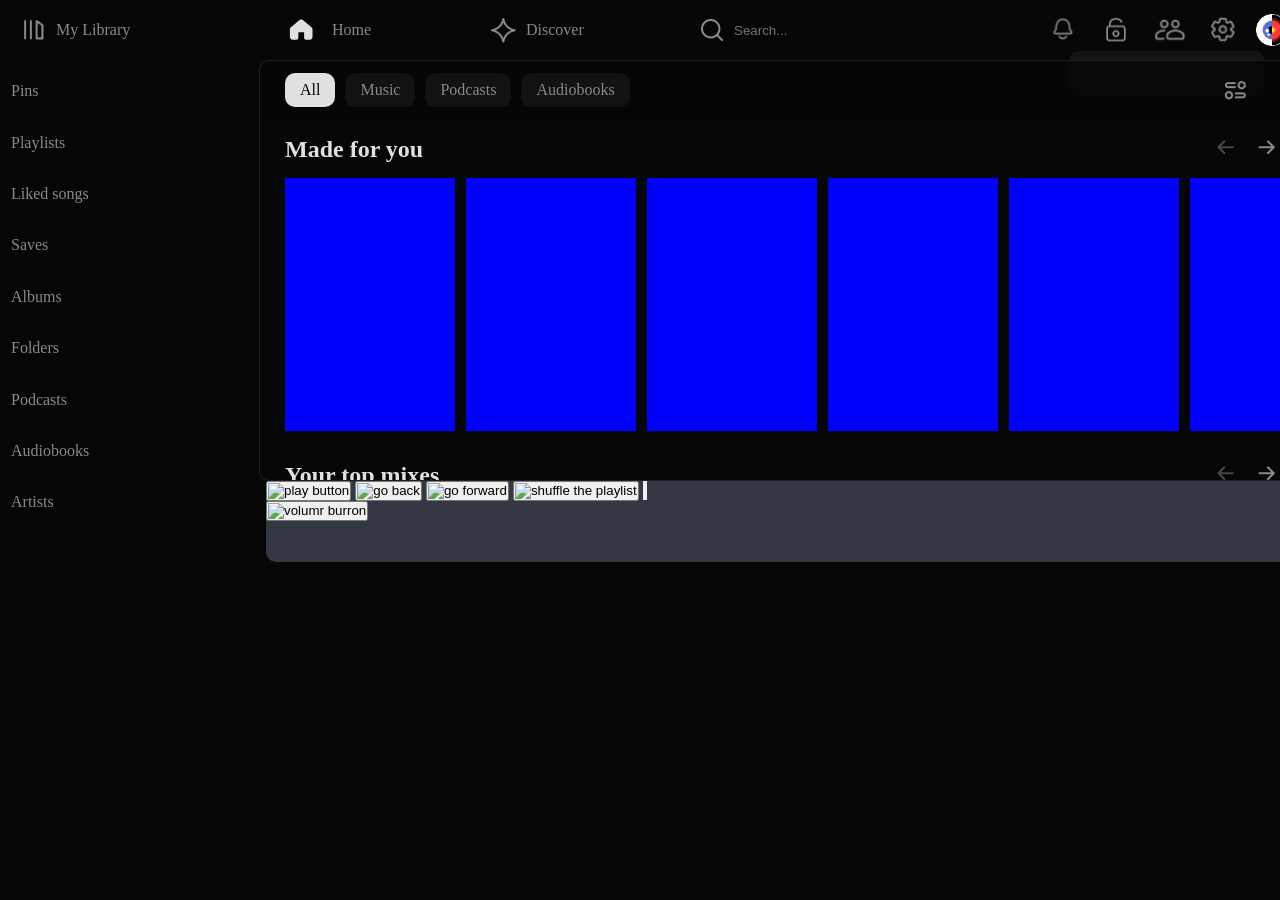
==== index.html @ 35487ee4 "Basic mark-up for the home page of Spotify. The side navigation needs icons, menu needs small adjust" ====
<!DOCTYPE html>
<html lang="en">

<head>
    <meta charset="UTF-8">
    <meta name="viewport" content="width=device-width, initial-scale=1.0">
    <title>Spotify</title>
    <link rel="stylesheet" href="style.css">
</head>

<body>
    <header>
        <nav>
            <ul>
                <li>

                    <div><a href=""><img src="./components/Frame 4.png"><span>My Library</span></a></div>

                </li>
                <li>
                    <div>
                        <a href="">
                            <img src="./components/home-active.png"><span>Home</span>
                        </a>
                        <div class="active-menu"></div>
                    </div>
                </li>
                <li>

                    <div><a href=""><img src="./components/Star 1.png"><span>Discover</span></a></div>

                </li>
                <li>

                    <div id="search">
                        <a href=""><img src="./components/Ellipse 11.png"><input type="text"
                                placeholder="Search..."></input></a>
                    </div>

                </li>
            </ul>
        </nav>
        <div>
            <ul>
                <li><img src="components/bell-menu.png" alt="bell"></li>
                <li><img src="components/lock.png" alt="Lock"></li>
                <li><img src="components/friends-menu.png" alt="Friends"></li>
                <li><img src="components/settings-menu.png" alt="Settings"></li>
                <li><img src="components/Sprite-0002 1.png" alt="Profile"></li>
            </ul>
        </div>
    </header>
    <div>
        <aside>
            <nav>
                <ul>
                    <li>Pins</li>
                    <li>Playlists</li>
                    <li>Liked songs</li>
                    <li>Saves</li>
                    <li>Albums</li>
                    <li>Folders</li>
                    <li>Podcasts</li>
                    <li>Audiobooks</li>
                    <li>Artists</li>
                </ul>
            </nav>
        </aside>

        <div></div>
        <div>
            <main id="home-page">
                <div id="filter">
                    <div class="active-filter"><span>All</span></div>
                    <div><span>Music</span></div>
                    <div><span>Podcasts</span></div>
                    <div><span>Audiobooks</span></div>

                </div>
                <div id="filter-wrapper">
                    <div><img src="./components/pc-home-add.png"></div>
                </div>

                <div id="home-page-catalogue">
                    <section>
                        <div>
                            <h2>Made for you</h2><span><img src="./components/arrow-left-inactive.png"><img
                                    src="./components/arrow-right-active.png"><img
                                    src="./components/pc-home-more.png"></span>
                        </div>
                        <div>
                            <div class="home-card"></div>
                            <div class="home-card"></div>
                            <div class="home-card"></div>
                            <div class="home-card"></div>
                            <div class="home-card"></div>
                            <div class="home-card"></div>
                            <div class="home-card"></div>
                            <div class="home-card"></div>
                            <div class="home-card"></div>
                            <div class="home-card"></div>
                            <div class="home-card"></div>
                            <div class="home-card"></div>
                        </div>

                    </section>
                    <section>
                        <div>
                            <h2>Your top mixes</h2><span><img src="./components/arrow-left-inactive.png"><img
                                    src="./components/arrow-right-active.png"><img
                                    src="./components/pc-home-more.png"></span>
                        </div>
                        <div>
                            <div class="home-card"></div>
                            <div class="home-card"></div>
                            <div class="home-card"></div>
                            <div class="home-card"></div>
                            <div class="home-card"></div>
                            <div class="home-card"></div>
                            <div class="home-card"></div>
                            <div class="home-card"></div>
                        </div>

                    </section>
                    <section>
                        <div>
                            <h2>Your favourite artists</h2><span><img src="./components/arrow-left-inactive.png"><img
                                    src="./components/arrow-right-inactive.png"><img
                                    src="./components/pc-home-more.png"></span>
                        </div>
                    </section>
                    <section>
                        <div>
                            <h2>Albums for you</h2><span><img src="./components/arrow-left-inactive.png"><img
                                    src="./components/arrow-right-inactive.png"><img
                                    src="./components/pc-home-more.png"></span>
                        </div>
                        <div>
                            <div class="home-card"></div>
                            <div class="home-card"></div>
                            <div class="home-card"></div>
                            <div class="home-card"></div>
                        </div>

                    </section>
                    <section>
                        <div>
                            <h2>Audiobooks for you</h2><span><img src="./components/arrow-left-inactive.png"><img
                                    src="./components/arrow-right-inactive.png"><img
                                    src="./components/pc-home-more.png"></span>
                        </div>
                        <div>
                            <div class="home-card"></div>
                            <div class="home-card"></div>
                            <div class="home-card"></div>
                        </div>

                    </section>
                    <section>
                        <div>
                            <h2>Podcasts for you</h2><span><img src="./components/arrow-left-inactive.png"><img
                                    src="./components/arrow-right-inactive.png"><img
                                    src="./components/pc-home-more.png"></span>
                        </div>
                    </section>
                    <section>
                        <div>
                            <h2>Episodes for you</h2><span><img src="./components/arrow-left-inactive.png"><img
                                    src="./components/arrow-right-inactive.png"><img
                                    src="./components/pc-home-more.png"></span>
                        </div>
                    </section>
                </div>

            </main>
            <div id="audio-player">
                <div class="wrapper">
                    <div id="player-funct">
                        <div class="wrapper">
                            <button><img src="" alt="play button"></button>
                            <button><img src="" alt="go back"></button>
                            <button><img src="" alt="go forward"></button>
                            <button><img src="" alt="shuffle the playlist"></button>
                            <button><img src="" aly="look rhe song"></button>
                        </div>
                        <div></div>
                        <button><img src="" alt="volumr burron"></button>
                    </div>
                    <div id="player-artist"></div>
                </div>
                <div id="player-library-actions"></div>
            </div>
        </div>

    </div>

</body>

</html>
---- style.css ----
/* html, body, #root-wrapper  {
    height: 100%;
} */

:root {
    --base-bg-color: #060606;
    --border-color: #202020;
    --first-text-color: #898989;
    --first-font: Satoshi;
    --player-color: #333842;

    --menu-active: #E0E0E0;
    --menu-active-bg: #20202080;
}

* {
    padding: 0;
    margin: 0;
}

body {
    background-color: var(--base-bg-color);
    color: var(--first-text-color);
}

header {
    margin: 3px 7px;
    height: 54px;
    display: flex;
    align-items: center;
    justify-content: space-between;
    /* background-color: red; */

    li {
        list-style: none;
    }

    a {
        text-decoration: none;
        color: inherit;
    }

    &>nav>ul {
        /* width: 145%; */
        display: grid;
        grid-template-columns: 259px 210px 210px 350px;
        /* gap: 14px; */

        &>li {
            display: flex;
            align-items: center;

            &>div>a {
                /* margin: 6.79px; */
                padding: 0 15px;
                display: flex;
                width: 100%;
                position: relative;
                /* justify-content: center; */
                align-items: center;
                gap: 10px;
            }
        }

        #search {
            border-radius: 10px;
            /* height: 46px; */


            & input {
                /* display: block; */
                height: 100%;
                background-color: transparent;
                border: none;

                &:focus,
                &:active {
                    outline: none;
                    color: var(--menu-active);
                }

                &:not(&.focus) {
                    cursor: pointer;
                }
            }

        }

        div:has(input:active, input:focus) {
            background-color: var(--menu-active-bg);
        }

        .active-menu {
            position: absolute;
            /* margin: 4px 7px; */
            background-color: var(--menu-active-bg);
            width: 196px;
            height: 46px;
            border-radius: 10px;
            right: 15px;
        }

    }

    &>div>ul {
        display: flex;
        align-items: center;
        margin: 6.79px;

        &>li {

            cursor: pointer;
            width: 40.41px;
            height: 40.41px;

            &>img {
                width: inherit;
                height: inherit;


            }

            &:last-child {
                width: 32px;
                height: 32px;
            }
        }

        gap:13px;
    }
}

header+div {
    display: grid;
    grid-template-columns: 259px auto 83.5%;
    position: relative;
    overflow-x: hidden;
    overflow-y: hidden;

    &>div {
        width: inherit;
    }
}

aside {
    /* position: fixed; */
    min-width: 259px;
    /* background-color: blue; */
    height: 100%;

    &>nav>ul {
        margin: 11px;
        display: flex;
        flex-direction: column;
        gap: 11px;

        &>li {
            height: 40.41px;
            display: flex;
            align-items: center;
        }
    }
}

#home-page {
    position: relative;
    height: 419px;
    overflow-y: scroll;
    overflow-x: hidden;
    /* width: inherit; */

    scrollbar-width: none;
    scrollbar-gutter: stable;

    border: 1px solid var(--border-color);
    border-radius: 10px;

    &>div:nth-child(3)>section {
        height: 310.96px;
        margin: 0 25px;
    }
}

*:has(>#home-page) {
    width: inherit;
}


#filter-wrapper {
    height: 75px;


    &>div:last-child {
        width: 40.41px;
        height: 40.41px;
        cursor: pointer;
        margin: 9.29px 25px;
        display: flex;
        align-items: center;
        position: fixed;
        right: 0;
        z-index: 2;
    }
}

/* *:has(>#filter) {
    width: 1440px;
} */

#filter {
    display: flex;
    gap: 10px;
    align-items: center;
    padding: 12px 25px;
    position: fixed;
    background-color: #060606CC;
    overflow-x: hidden;
    border-radius: 10px;
    width: 100%;
    z-index: 2;


    .active-filter {
        background-color: var(--menu-active);
        color: var(--base-bg-color);
    }

    &>div

    /* :not(:last-child)  */
        {
        /* height: 35px; */
        padding: 8px 15px;
        border-radius: 10px;
        display: flex;
        align-items: center;

        &:hover {
            cursor: pointer;
        }
    }

    &>div:not(.active-filter) {
        background-color: var(--menu-active-bg);

    }

    /* &:last-child {
        width: 40.41px;
        height: 40.41px;
        cursor: pointer;

        display: flex;
        align-items: center;
        position: absolute;
    } */
}

#home-page-catalogue {
    position: relative;
    /* width: 100%; */
    display: flex;
    flex-direction: column;
    /* flex-wrap: nowrap; */
    gap: 15.41px;


    &>section {
        display: flex;
        flex-direction: column;

        overflow-x: hidden;
        gap: 15px;

        & div:first-child {

            display: flex;
            align-items: center;
            justify-content: space-between;


            &>h2 {
                color: var(--menu-active);
            }

            &>span {
                position: absolute;
                right: 0;
            }
        }

        &>div {
            display: flex;
            gap: 11px;
        }
    }
}

.home-card {
    height: 253.3px;
    min-width: 170px;
    background-color: blue;
}

#audio-player {
    height: 81px;
    background-color: var(--player-color);
    margin: 0 7px;
    border-radius: 10px;
}

#player {
    display: flex;
    align-items: center;

    .wrapper {
        display: flex;
        align-items: center;
        margin: 0 21px;
        height: 40px;
    }


}
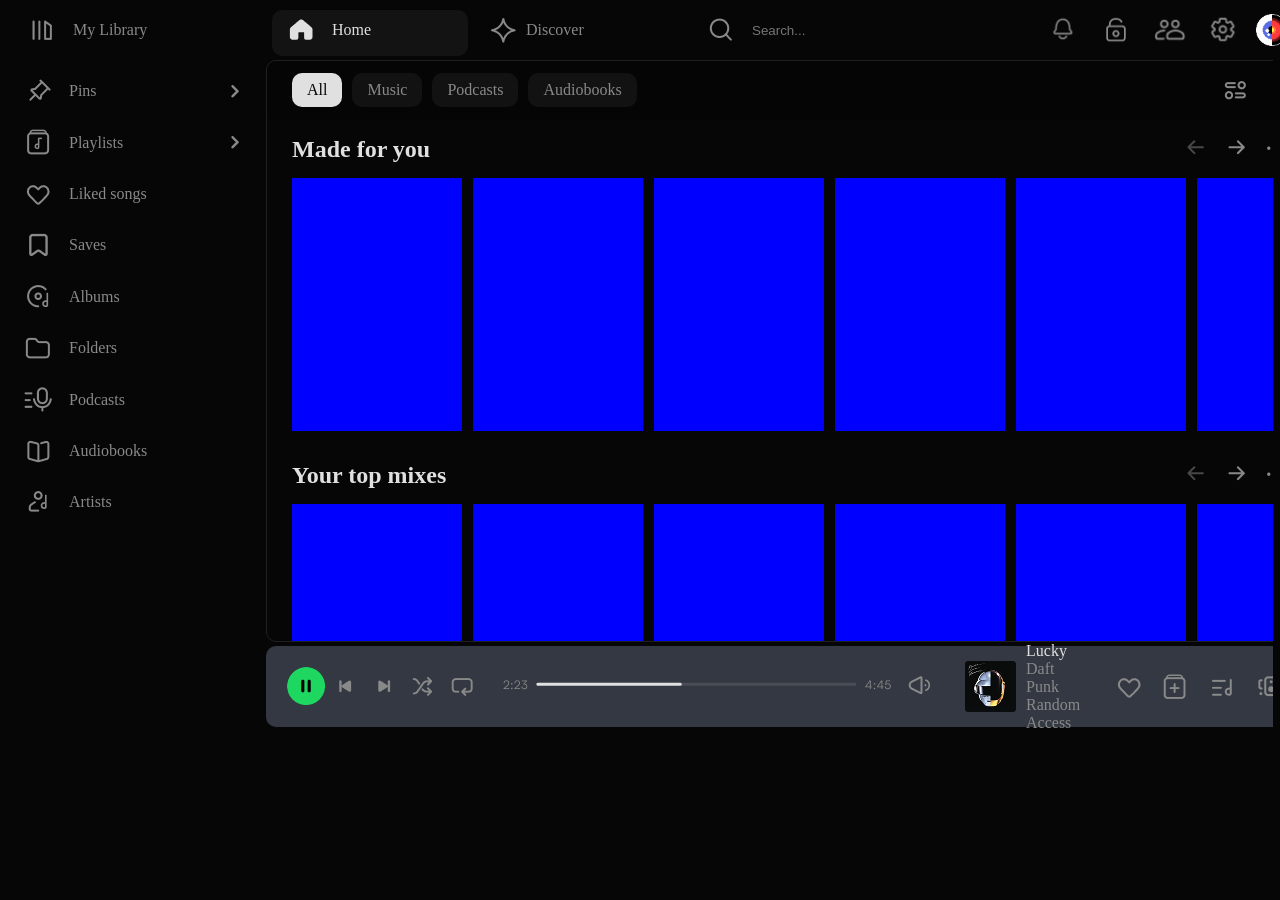
==== commit e043cd77: "fixed header navigation layout issues, added icons and further elements to the sidebar navigation, n" ====
--- a/index.html
+++ b/index.html
@@ -14,12 +14,12 @@
             <ul>
                 <li>
 
-                    <div><a href=""><img src="./components/Frame 4.png"><span>My Library</span></a></div>
+                    <div><a href=""><img src="./components/menu-library.png"><span>My Library</span></a></div>
 
                 </li>
                 <li>
                     <div>
-                        <a href="">
+                        <a href="" class="active">
                             <img src="./components/home-active.png"><span>Home</span>
                         </a>
                         <div class="active-menu"></div>
@@ -33,7 +33,7 @@
                 <li>
 
                     <div id="search">
-                        <a href=""><img src="./components/Ellipse 11.png"><input type="text"
+                        <a href="./search.html"><img src="./components/menu-search-inactive.png"><input type="text"
                                 placeholder="Search..."></input></a>
                     </div>
 
@@ -54,15 +54,80 @@
         <aside>
             <nav>
                 <ul>
-                    <li>Pins</li>
-                    <li>Playlists</li>
-                    <li>Liked songs</li>
-                    <li>Saves</li>
-                    <li>Albums</li>
-                    <li>Folders</li>
-                    <li>Podcasts</li>
-                    <li>Audiobooks</li>
-                    <li>Artists</li>
+                    <li>
+                        <div>
+                            <div class="wrapper">
+                                <img src="./components/sidebar-pins.png">
+                                <span>Pins</span>
+                            </div>
+                            <img src="./components/sidebar-expand.png" type="button">
+                        </div>
+                    </li>
+                    <li>
+                        <div>
+                            <div class="wrapper">
+                                <img src="./components/sidebar-playlists.png">
+                                <span>Playlists</span>
+                            </div>
+                            <img src="./components/sidebar-expand.png" type="button">
+                        </div>
+                    </li>
+                    <li>
+                        <div>
+                            <div class="wrapper">
+                                <img src="./components/sidebar-liked-songs.png">
+                                <span>Liked songs</span>
+                            </div>
+                        </div>
+                    </li>
+                    <li>
+                        <div>
+                            <div class="wrapper">
+                                <img src="./components/sidebar-saved.png">
+                                <span>Saves</span>
+                            </div>
+                        </div>
+                    </li>
+                    <li>
+                        <div>
+                            <div class="wrapper">
+                                <img src="./components/sidebar-albums.png">
+                                <span>Albums</span>
+                            </div>
+                        </div>
+                    </li>
+                    <li>
+                        <div>
+                            <div class="wrapper">
+                                <img src="./components/sidebar-folders.png">
+                                <span>Folders</span>
+                            </div>
+                        </div>
+                    </li>
+                    <li>
+                        <div>
+                            <div class="wrapper">
+                                <img src="./components/sidebar-podcasts.png">
+                                <span>Podcasts</span>
+                            </div>
+                        </div>
+                    </li>
+                    <li>
+                        <div>
+                            <div class="wrapper">
+                                <img src="./components/sidebar-audiobooks.png">
+                                <span>Audiobooks</span>
+                            </div>
+                        </div>
+                    </li>
+                    <li>
+                        <div>
+                            <div class="wrapper">
+                                <img src="./components/sidebar-artists.png">
+                                <span>Artists</span>
+                            </div>
+                        </div>
+                    </li>
                 </ul>
             </nav>
         </aside>
@@ -84,90 +149,90 @@
                 <div id="home-page-catalogue">
                     <section>
                         <div>
-                            <h2>Made for you</h2><span><img src="./components/arrow-left-inactive.png"><img
-                                    src="./components/arrow-right-active.png"><img
-                                    src="./components/pc-home-more.png"></span>
-                        </div>
-                        <div>
-                            <div class="home-card"></div>
-                            <div class="home-card"></div>
-                            <div class="home-card"></div>
-                            <div class="home-card"></div>
-                            <div class="home-card"></div>
-                            <div class="home-card"></div>
-                            <div class="home-card"></div>
-                            <div class="home-card"></div>
-                            <div class="home-card"></div>
-                            <div class="home-card"></div>
-                            <div class="home-card"></div>
-                            <div class="home-card"></div>
-                        </div>
-
-                    </section>
-                    <section>
-                        <div>
-                            <h2>Your top mixes</h2><span><img src="./components/arrow-left-inactive.png"><img
-                                    src="./components/arrow-right-active.png"><img
-                                    src="./components/pc-home-more.png"></span>
-                        </div>
-                        <div>
-                            <div class="home-card"></div>
-                            <div class="home-card"></div>
-                            <div class="home-card"></div>
-                            <div class="home-card"></div>
-                            <div class="home-card"></div>
-                            <div class="home-card"></div>
-                            <div class="home-card"></div>
-                            <div class="home-card"></div>
-                        </div>
-
-                    </section>
-                    <section>
-                        <div>
-                            <h2>Your favourite artists</h2><span><img src="./components/arrow-left-inactive.png"><img
-                                    src="./components/arrow-right-inactive.png"><img
-                                    src="./components/pc-home-more.png"></span>
-                        </div>
-                    </section>
-                    <section>
-                        <div>
-                            <h2>Albums for you</h2><span><img src="./components/arrow-left-inactive.png"><img
-                                    src="./components/arrow-right-inactive.png"><img
-                                    src="./components/pc-home-more.png"></span>
-                        </div>
-                        <div>
-                            <div class="home-card"></div>
-                            <div class="home-card"></div>
-                            <div class="home-card"></div>
-                            <div class="home-card"></div>
-                        </div>
-
-                    </section>
-                    <section>
-                        <div>
-                            <h2>Audiobooks for you</h2><span><img src="./components/arrow-left-inactive.png"><img
-                                    src="./components/arrow-right-inactive.png"><img
-                                    src="./components/pc-home-more.png"></span>
-                        </div>
-                        <div>
-                            <div class="home-card"></div>
-                            <div class="home-card"></div>
-                            <div class="home-card"></div>
-                        </div>
-
-                    </section>
-                    <section>
-                        <div>
-                            <h2>Podcasts for you</h2><span><img src="./components/arrow-left-inactive.png"><img
-                                    src="./components/arrow-right-inactive.png"><img
-                                    src="./components/pc-home-more.png"></span>
-                        </div>
-                    </section>
-                    <section>
-                        <div>
-                            <h2>Episodes for you</h2><span><img src="./components/arrow-left-inactive.png"><img
-                                    src="./components/arrow-right-inactive.png"><img
-                                    src="./components/pc-home-more.png"></span>
+                            <h2>Made for you</h2><span><img src="./components/arrow-left-inactive.png"
+                                    type="button"><img src="./components/arrow-right-active.png" type="button"><img
+                                    src="./components/pc-home-more.png" type="button"></span>
+                        </div>
+                        <div>
+                            <div class="home-card"></div>
+                            <div class="home-card"></div>
+                            <div class="home-card"></div>
+                            <div class="home-card"></div>
+                            <div class="home-card"></div>
+                            <div class="home-card"></div>
+                            <div class="home-card"></div>
+                            <div class="home-card"></div>
+                            <div class="home-card"></div>
+                            <div class="home-card"></div>
+                            <div class="home-card"></div>
+                            <div class="home-card"></div>
+                        </div>
+
+                    </section>
+                    <section>
+                        <div>
+                            <h2>Your top mixes</h2><span><img src="./components/arrow-left-inactive.png"
+                                    type="button"><img src="./components/arrow-right-active.png" type="button"><img
+                                    src="./components/pc-home-more.png" type="button"></span>
+                        </div>
+                        <div>
+                            <div class="home-card"></div>
+                            <div class="home-card"></div>
+                            <div class="home-card"></div>
+                            <div class="home-card"></div>
+                            <div class="home-card"></div>
+                            <div class="home-card"></div>
+                            <div class="home-card"></div>
+                            <div class="home-card"></div>
+                        </div>
+
+                    </section>
+                    <section>
+                        <div>
+                            <h2>Your favourite artists</h2><span><img src="./components/arrow-left-inactive.png"
+                                    type="button"><img src="./components/arrow-right-inactive.png" type="button"><img
+                                    src="./components/pc-home-more.png" type="button"></span>
+                        </div>
+                    </section>
+                    <section>
+                        <div>
+                            <h2>Albums for you</h2><span><img src="./components/arrow-left-inactive.png"
+                                    type="button"><img src="./components/arrow-right-inactive.png" type="button"><img
+                                    src="./components/pc-home-more.png" type="button"></span>
+                        </div>
+                        <div>
+                            <div class="home-card"></div>
+                            <div class="home-card"></div>
+                            <div class="home-card"></div>
+                            <div class="home-card"></div>
+                        </div>
+
+                    </section>
+                    <section>
+                        <div>
+                            <h2>Audiobooks for you</h2><span><img src="./components/arrow-left-inactive.png"
+                                    type="button"><img src="./components/arrow-right-inactive.png" type="button"><img
+                                    src="./components/pc-home-more.png" type="button"></span>
+                        </div>
+                        <div>
+                            <div class="home-card"></div>
+                            <div class="home-card"></div>
+                            <div class="home-card"></div>
+                        </div>
+
+                    </section>
+                    <section>
+                        <div>
+                            <h2>Podcasts for you</h2><span><img src="./components/arrow-left-inactive.png"
+                                    type="button"><img src="./components/arrow-right-inactive.png" type="button"><img
+                                    src="./components/pc-home-more.png" type="button"></span>
+                        </div>
+                    </section>
+                    <section>
+                        <div>
+                            <h2>Episodes for you</h2><span><img src="./components/arrow-left-inactive.png"
+                                    type="button"><img src="./components/arrow-right-inactive.png" type="button"><img
+                                    src="./components/pc-home-more.png" type="button"></span>
                         </div>
                     </section>
                 </div>
@@ -177,18 +242,34 @@
                 <div class="wrapper">
                     <div id="player-funct">
                         <div class="wrapper">
-                            <button><img src="" alt="play button"></button>
-                            <button><img src="" alt="go back"></button>
-                            <button><img src="" alt="go forward"></button>
-                            <button><img src="" alt="shuffle the playlist"></button>
-                            <button><img src="" aly="look rhe song"></button>
-                        </div>
-                        <div></div>
-                        <button><img src="" alt="volumr burron"></button>
-                    </div>
-                    <div id="player-artist"></div>
-                </div>
-                <div id="player-library-actions"></div>
+                            <img src="./components/player-pause.png" alt="play button" type="button">
+                            <img src="./components/player-previous.png" alt="go back" type="button">
+                            <img src="./components/player-next.png" alt="go forward" type="button">
+                            <img src="./components/player-shuffle.png" alt="shuffle the playlist" type="button">
+                            <img src="./components/player-loop.png" alt="look the song" type="button">
+                        </div>
+                        <div><img src="./components/player-stamp.png"></div>
+                        <div><img src="./components/player-volume.png" alt="volumr burron" type="button"></div>
+                    </div>
+                    <div id="player-artist">
+                        <img src="./components/player-artist.png" alt="artist image: Daft Punk">
+                        <div class="wrapper"><span>Get Lucky</span><span>Daft Punk</span><span>Random Access
+                                Memories</span></div>
+                    </div>
+                </div>
+                <div id="player-library-actions">
+                    <div class="wrapper">
+                        <img src="./components/pc-like.png" type="button">
+                        <img src="./components/pc-playlist.png" type="button">
+                    </div>
+                    <img src="./components/pc-lyrics.png" type="button">
+                    <img src="./components/pc-4.png" type="button">
+                    <img src="./components/pc-playing-more.png" type="button">
+                    <img src="./components/player-devisor.png">
+                    <img src="./components/DJ.png" type="button">
+                    <img src="./components/pc-queue.png" type="button">
+
+                </div>
             </div>
         </div>
 
--- a/style.css
+++ b/style.css
@@ -49,26 +49,46 @@
         &>li {
             display: flex;
             align-items: center;
-
-            &>div>a {
-                /* margin: 6.79px; */
-                padding: 0 15px;
-                display: flex;
-                width: 100%;
+            position: relative;
+
+            &>div {
                 position: relative;
-                /* justify-content: center; */
-                align-items: center;
-                gap: 10px;
+
+                &>a {
+                    /* margin: 6.79px; */
+                    padding: 0 15px;
+                    display: flex;
+                    width: 100%;
+                    /* justify-content: center; */
+                    align-items: center;
+                    gap: 10px;
+                }
+            }
+        }
+
+        &>li:nth-child(2) {
+            .active-menu {
+                width: 196px;
             }
         }
 
         #search {
             border-radius: 10px;
-            /* height: 46px; */
-
+            height: 46px;
+            display: flex;
+            align-items: center;
+
+            /* a {
+                display: block;
+                height: 100%;
+            } */
+
+            .active-menu {
+                width: 225px;
+            }
 
             & input {
-                /* display: block; */
+                display: block;
                 height: 100%;
                 background-color: transparent;
                 border: none;
@@ -84,20 +104,30 @@
                 }
             }
 
-        }
-
-        div:has(input:active, input:focus) {
+            &.active {
+                & input {}
+            }
+
+        }
+
+        /* div:has(input:active, input:focus) {
             background-color: var(--menu-active-bg);
-        }
+        } */
 
         .active-menu {
             position: absolute;
             /* margin: 4px 7px; */
             background-color: var(--menu-active-bg);
-            width: 196px;
             height: 46px;
             border-radius: 10px;
-            right: 15px;
+            top: 0;
+            left: 5.5px;
+            z-index: -1;
+            /* right: 15px; */
+        }
+
+        .active {
+            color: var(--menu-active);
         }
 
     }
@@ -136,6 +166,8 @@
     position: relative;
     overflow-x: hidden;
     overflow-y: hidden;
+    margin: 0 7px;
+    height: 100%;
 
     &>div {
         width: inherit;
@@ -143,12 +175,16 @@
 }
 
 aside {
-    /* position: fixed; */
     min-width: 259px;
-    /* background-color: blue; */
     height: 100%;
 
     &>nav>ul {
+
+        .wrapper {
+            display: flex;
+            align-items: center;
+        }
+
         margin: 11px;
         display: flex;
         flex-direction: column;
@@ -158,26 +194,43 @@
             height: 40.41px;
             display: flex;
             align-items: center;
-        }
-    }
+
+            &>div {
+
+                .wrapper {
+                    gap: 10px;
+                }
+
+                width: 100%;
+                display: flex;
+                align-items: center;
+                justify-content: space-between;
+            }
+        }
+    }
+}
+
+main {
+    height: 580px;
+    border: 1px solid var(--border-color);
+    border-radius: 10px;
+    scrollbar-width: none;
+    scrollbar-gutter: stable;
+    overflow-y: scroll;
+    overflow-x: hidden;
 }
 
 #home-page {
     position: relative;
-    height: 419px;
-    overflow-y: scroll;
-    overflow-x: hidden;
     /* width: inherit; */
-
-    scrollbar-width: none;
-    scrollbar-gutter: stable;
-
-    border: 1px solid var(--border-color);
-    border-radius: 10px;
 
     &>div:nth-child(3)>section {
         height: 310.96px;
         margin: 0 25px;
+
+        &>div {
+            position: relative;
+        }
     }
 }
 
@@ -202,10 +255,6 @@
         z-index: 2;
     }
 }
-
-/* *:has(>#filter) {
-    width: 1440px;
-} */
 
 #filter {
     display: flex;
@@ -257,6 +306,13 @@
 }
 
 #home-page-catalogue {
+
+    img[type="button"] {
+        background-color: transparent;
+        border-radius: 50%;
+        cursor: pointer;
+    }
+
     position: relative;
     /* width: 100%; */
     display: flex;
@@ -305,20 +361,65 @@
 #audio-player {
     height: 81px;
     background-color: var(--player-color);
-    margin: 0 7px;
+    margin: 4px 0;
     border-radius: 10px;
-}
-
-#player {
     display: flex;
     align-items: center;
+    justify-content: space-between;
 
     .wrapper {
         display: flex;
+    }
+
+    &>div,
+    &>.wrapper {
+        gap: 26.04px;
+        display: flex;
         align-items: center;
-        margin: 0 21px;
-        height: 40px;
-    }
-
-
+
+        &>div {
+            display: flex;
+            align-items: center;
+        }
+    }
+
+
+    img[type="button"] {
+        background-color: transparent;
+        border-radius: 50%;
+        cursor: pointer;
+    }
+
+    #player-funct {
+
+        .wrapper {
+            align-items: center;
+            margin: 0 21px;
+            height: 40px;
+        }
+    }
+
+    #player-artist {
+        gap: 10px;
+
+        .wrapper {
+            &>span:first-child {
+                color: var(--menu-active);
+            }
+
+            flex-direction: column;
+            justify-content: left;
+            /* gap:; */
+        }
+    }
+
+    #player-library-actions {
+        gap: 6.31px;
+        margin: 0 18.32px;
+
+        .wrapper {
+            align-items: center;
+            gap: 6px;
+        }
+    }
 }
